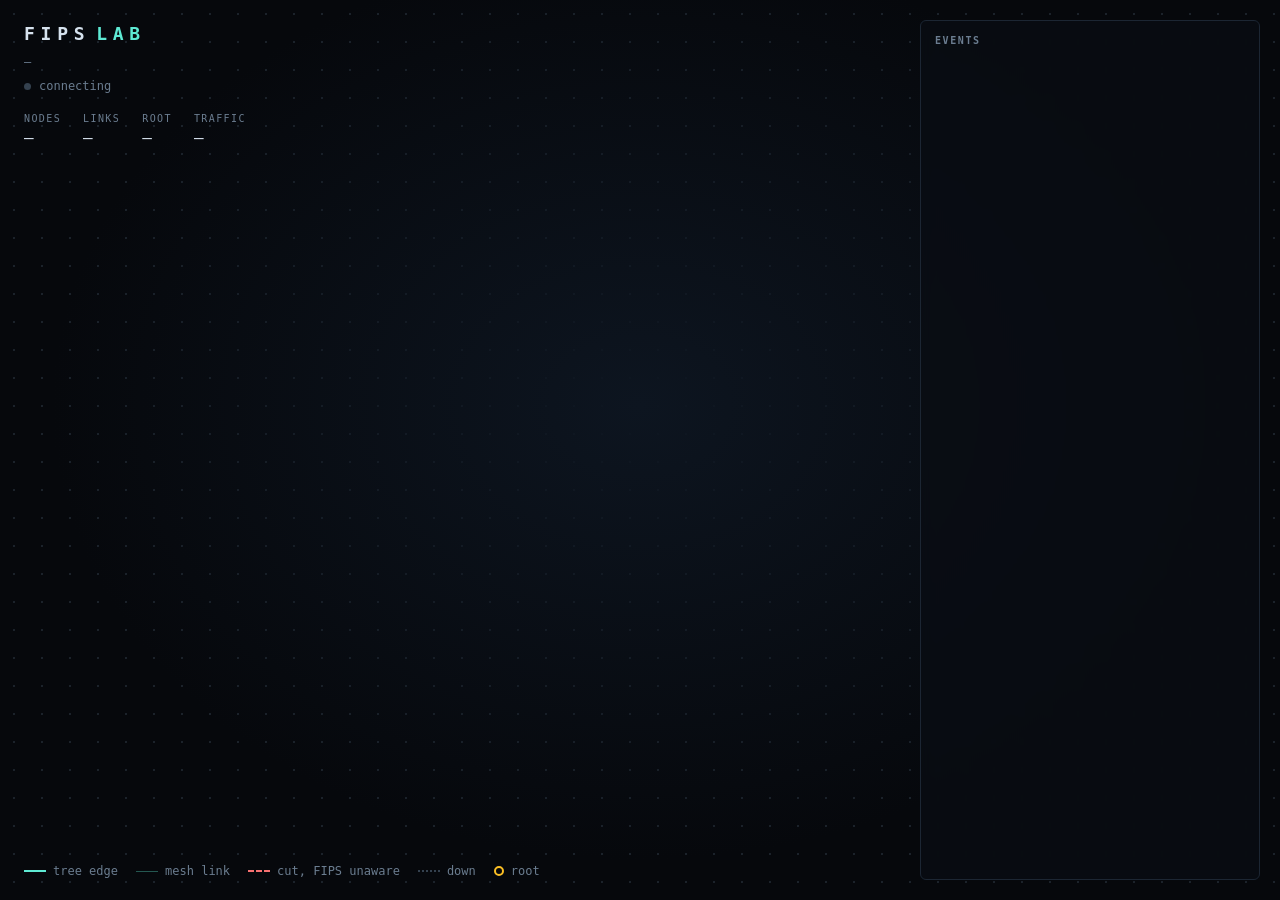
==== web/index.html @ 6edfe69d "Live view: collector and D3 visualization A stdlib-only collector container reads every node's contr" ====
<!doctype html>
<html lang="en">
<head>
  <meta charset="utf-8">
  <meta name="viewport" content="width=device-width, initial-scale=1">
  <title>FIPS Lab</title>
  <link rel="stylesheet" href="style.css">
</head>
<body>
  <main id="stage">
    <canvas id="particles"></canvas>
    <svg id="graph" aria-label="Mesh topology"></svg>
  </main>

  <header id="hud">
    <div class="brand">FIPS<span>LAB</span></div>
    <div id="topology" class="dim">—</div>
    <div id="live" class="live" title="Collector connection"><i></i><span>connecting</span></div>
    <dl id="stats">
      <div><dt>nodes</dt><dd id="stat-nodes">–</dd></div>
      <div><dt>links</dt><dd id="stat-links">–</dd></div>
      <div><dt>root</dt><dd id="stat-root">–</dd></div>
      <div><dt>traffic</dt><dd id="stat-traffic">–</dd></div>
    </dl>
  </header>

  <aside id="side">
    <section id="detail" hidden>
      <h2 id="detail-title"></h2>
      <dl id="detail-body"></dl>
    </section>
    <section id="log-wrap">
      <h2>events</h2>
      <ol id="log"></ol>
    </section>
  </aside>

  <footer id="legend">
    <span><i class="sw tree"></i>tree edge</span>
    <span><i class="sw mesh"></i>mesh link</span>
    <span><i class="sw pending"></i>cut, FIPS unaware</span>
    <span><i class="sw dead"></i>down</span>
    <span><i class="sw root"></i>root</span>
  </footer>

  <script src="vendor/d3.min.js"></script>
  <script src="app.js"></script>
</body>
</html>
---- web/style.css ----
:root {
  --bg: #06080c;
  --bg-glow: #0d1520;
  --panel: rgba(10, 14, 20, 0.78);
  --line: #1c2633;
  --text: #d6e2ee;
  --dim: #6b7d90;
  --faint: #34414f;
  --ok: #5eead4;
  --warn: #fbbf24;
  --bad: #f87171;
  --root: #fbbf24;
  --mono: "JetBrains Mono", "IBM Plex Mono", ui-monospace, SFMono-Regular, Menlo, Consolas, monospace;
}

* { box-sizing: border-box; }

html, body {
  margin: 0;
  height: 100%;
  overflow: hidden;
  background: var(--bg);
  color: var(--text);
  font: 12px/1.5 var(--mono);
}

#stage {
  position: fixed;
  inset: 0;
  background:
    radial-gradient(ellipse at 50% 45%, var(--bg-glow) 0%, transparent 65%),
    radial-gradient(circle, var(--faint) 0.6px, transparent 0.8px) 0 0 / 28px 28px,
    var(--bg);
}

#graph, #particles { position: absolute; inset: 0; width: 100%; height: 100%; }
#particles { pointer-events: none; }

/* ── HUD ─────────────────────────────────────────────────────────────── */

#hud {
  position: fixed;
  top: 20px;
  left: 24px;
  display: grid;
  gap: 6px;
  pointer-events: none;
}

.brand { font-size: 18px; font-weight: 700; letter-spacing: 0.32em; }
.brand span { color: var(--ok); margin-left: 0.32em; }
.dim { color: var(--dim); }

.live { display: flex; align-items: center; gap: 8px; color: var(--dim); }
.live i { width: 7px; height: 7px; border-radius: 50%; background: var(--faint); }
.live.on i { background: var(--ok); box-shadow: 0 0 8px var(--ok); animation: pulse 2s infinite; }
.live.off i { background: var(--bad); }

#stats { display: flex; gap: 22px; margin: 10px 0 0; }
#stats div { display: grid; }
#stats dt { color: var(--dim); font-size: 10px; text-transform: uppercase; letter-spacing: 0.14em; }
#stats dd { margin: 0; font-size: 16px; }

/* ── Side panel ──────────────────────────────────────────────────────── */

#side {
  position: fixed;
  top: 20px;
  right: 20px;
  bottom: 20px;
  width: 340px;
  display: flex;
  flex-direction: column;
  gap: 14px;
  pointer-events: none;
}

#side section {
  background: var(--panel);
  border: 1px solid var(--line);
  border-radius: 6px;
  padding: 12px 14px;
  backdrop-filter: blur(6px);
  pointer-events: auto;
}

#side h2 {
  margin: 0 0 8px;
  font-size: 10px;
  font-weight: 600;
  color: var(--dim);
  text-transform: uppercase;
  letter-spacing: 0.16em;
}

#detail h2 { font-size: 15px; color: var(--text); letter-spacing: 0.06em; text-transform: none; }
#detail dl { margin: 0; display: grid; grid-template-columns: auto 1fr; gap: 3px 12px; }
#detail dt { color: var(--dim); }
#detail dd { margin: 0; overflow-wrap: anywhere; }

#log-wrap { flex: 1; min-height: 0; display: flex; flex-direction: column; }
#log { list-style: none; margin: 0; padding: 0; overflow-y: auto; flex: 1; }
#log li { display: grid; grid-template-columns: 62px 1fr; gap: 8px; padding: 3px 0; border-top: 1px solid var(--line); }
#log li:first-child { border-top: 0; }
#log time { color: var(--dim); }
#log .bad { color: var(--bad); }
#log .warn { color: var(--warn); }
#log .ok { color: var(--ok); }
#log li.fresh { animation: fresh 1.6s ease-out; }

/* ── Legend ──────────────────────────────────────────────────────────── */

#legend {
  position: fixed;
  left: 24px;
  bottom: 20px;
  display: flex;
  flex-wrap: wrap;
  gap: 18px;
  color: var(--dim);
  pointer-events: none;
}
#legend span { display: flex; align-items: center; gap: 7px; }
.sw { display: inline-block; width: 22px; height: 0; border-top: 2px solid; }
.sw.tree { border-color: var(--ok); }
.sw.mesh { border-color: var(--ok); opacity: 0.35; border-top-width: 1px; }
.sw.pending { border-color: var(--bad); border-top-style: dashed; }
.sw.dead { border-color: var(--faint); border-top-style: dotted; }
.sw.root { width: 10px; height: 10px; border: 2px solid var(--root); border-radius: 50%; }

/* ── Graph ───────────────────────────────────────────────────────────── */

.link { fill: none; stroke-linecap: round; transition: stroke 0.6s, stroke-width 0.6s, opacity 0.6s; }
.link.mesh { stroke-width: 1.2; opacity: 0.38; }
.link.tree { stroke-width: 2.4; opacity: 0.95; }
.link.pending { stroke: var(--bad) !important; stroke-width: 2; stroke-dasharray: 6 5; opacity: 1; animation: march 0.8s linear infinite; }
.link.dead { stroke: var(--faint) !important; stroke-width: 1.2; stroke-dasharray: 1 5; opacity: 0.9; }
.link-hit { stroke: transparent; stroke-width: 14; }

.link-label { fill: var(--bad); font-size: 10px; text-anchor: middle; paint-order: stroke; stroke: var(--bg); stroke-width: 4px; }
.link-metric { fill: var(--dim); font-size: 9px; text-anchor: middle; paint-order: stroke; stroke: var(--bg); stroke-width: 3px; opacity: 0; transition: opacity 0.3s; }
#graph.metrics .link-metric { opacity: 0.9; }

.node { cursor: grab; }
.node:active { cursor: grabbing; }
.node .halo { fill: var(--ok); opacity: 0.08; transition: opacity 0.4s; }
.node .core { fill: var(--bg); stroke: var(--ok); stroke-width: 2; transition: stroke 0.4s; }
.node .crown { fill: none; stroke: var(--root); stroke-width: 1.5; opacity: 0; }
.node.root .crown { opacity: 0.9; animation: crown 2.4s ease-in-out infinite; transform-box: fill-box; transform-origin: center; }
.node.root .core { stroke: var(--root); }
.node.root .halo { fill: var(--root); opacity: 0.14; }
.node.down .core { stroke: var(--faint); }
.node.down .halo { opacity: 0; }
.node.selected .halo { opacity: 0.28; }
.node .name { fill: var(--text); font-size: 13px; font-weight: 700; text-anchor: middle; dominant-baseline: central; pointer-events: none; }
.node .npub { fill: var(--dim); font-size: 9px; text-anchor: middle; pointer-events: none; }
.node .depth { fill: var(--dim); font-size: 9px; pointer-events: none; }

@keyframes pulse { 50% { opacity: 0.4; } }
@keyframes march { to { stroke-dashoffset: -22; } }
@keyframes crown { 50% { transform: scale(1.18); opacity: 0.35; } }
@keyframes fresh { from { background: rgba(94, 234, 212, 0.16); } to { background: transparent; } }

@media (max-width: 760px) {
  #side { top: auto; height: 38vh; left: 12px; right: 12px; width: auto; }
  #legend { display: none; }
  #hud { left: 16px; top: 14px; }
}
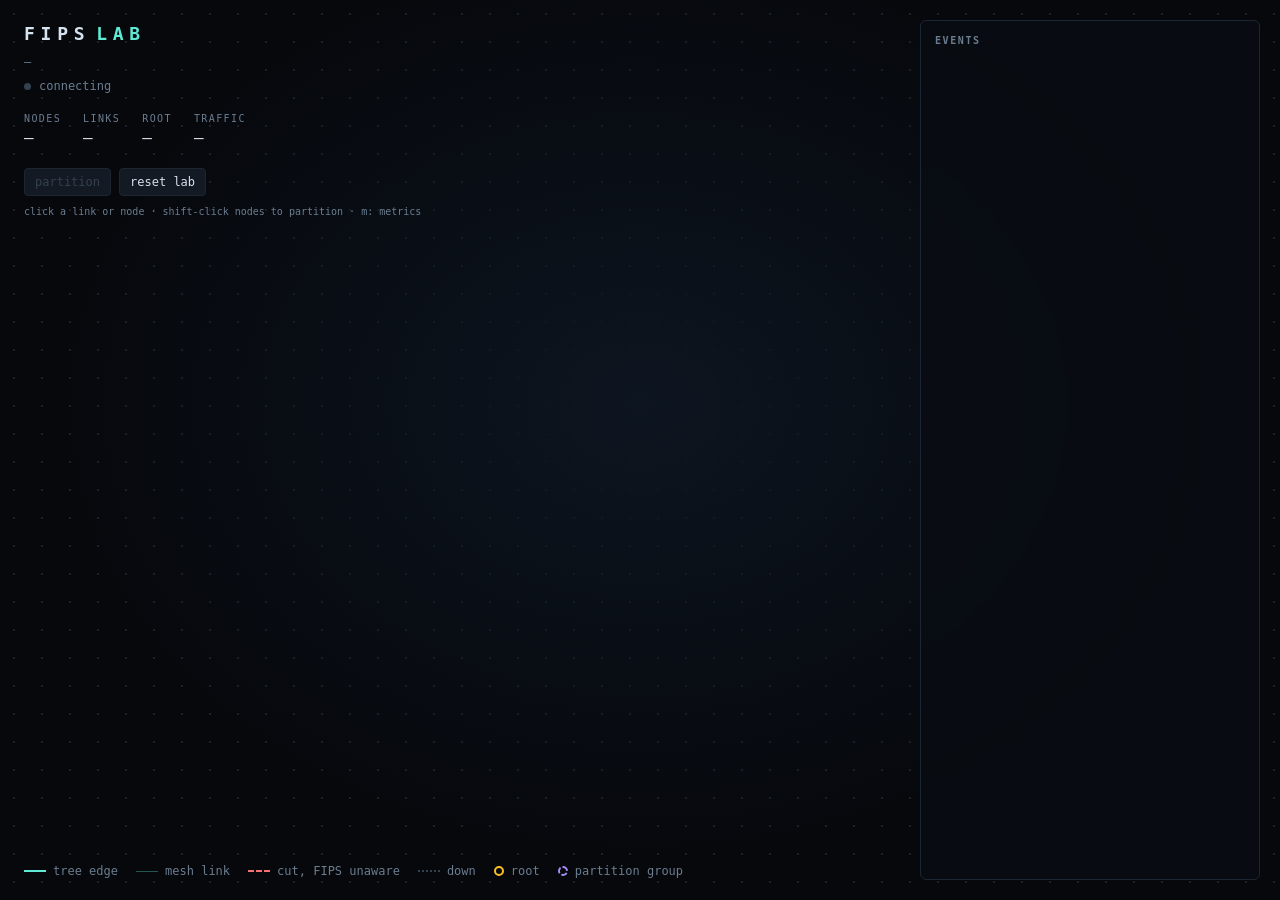
==== commit 2aedc2e5: "Fault injection: browser controls and scenario runner Faults (cut, heal, netem, kill, start, partiti" ====
--- a/web/index.html
+++ b/web/index.html
@@ -22,12 +22,25 @@
       <div><dt>root</dt><dd id="stat-root">–</dd></div>
       <div><dt>traffic</dt><dd id="stat-traffic">–</dd></div>
     </dl>
+    <div id="toolbar">
+      <button id="btn-partition" disabled title="Shift-click nodes to choose one side">partition</button>
+      <button id="btn-reset" title="Start all nodes, heal all links, default netem">reset lab</button>
+    </div>
+    <div id="hint" class="dim">click a link or node · shift-click nodes to partition · m: metrics</div>
   </header>
+
+  <div id="popover" hidden>
+    <h3 id="pop-title"></h3>
+    <p id="pop-state" class="dim"></p>
+    <div class="row" id="pop-wire"></div>
+    <div class="row" id="pop-netem"></div>
+  </div>
 
   <aside id="side">
     <section id="detail" hidden>
       <h2 id="detail-title"></h2>
       <dl id="detail-body"></dl>
+      <div class="row" id="detail-actions"></div>
     </section>
     <section id="log-wrap">
       <h2>events</h2>
@@ -41,6 +54,7 @@
     <span><i class="sw pending"></i>cut, FIPS unaware</span>
     <span><i class="sw dead"></i>down</span>
     <span><i class="sw root"></i>root</span>
+    <span><i class="sw group"></i>partition group</span>
   </footer>
 
   <script src="vendor/d3.min.js"></script>
--- a/web/style.css
+++ b/web/style.css
@@ -10,6 +10,7 @@
   --warn: #fbbf24;
   --bad: #f87171;
   --root: #fbbf24;
+  --group: #a78bfa;
   --mono: "JetBrains Mono", "IBM Plex Mono", ui-monospace, SFMono-Regular, Menlo, Consolas, monospace;
 }
 
@@ -60,6 +61,45 @@
 #stats div { display: grid; }
 #stats dt { color: var(--dim); font-size: 10px; text-transform: uppercase; letter-spacing: 0.14em; }
 #stats dd { margin: 0; font-size: 16px; }
+
+#toolbar { display: flex; gap: 8px; margin-top: 12px; pointer-events: auto; }
+#hint { font-size: 10px; margin-top: 2px; }
+
+button {
+  font: inherit;
+  color: var(--text);
+  background: rgba(20, 28, 38, 0.9);
+  border: 1px solid var(--line);
+  border-radius: 4px;
+  padding: 4px 10px;
+  cursor: pointer;
+  transition: border-color 0.2s, color 0.2s;
+}
+button:hover:not(:disabled) { border-color: var(--ok); color: var(--ok); }
+button.danger:hover:not(:disabled) { border-color: var(--bad); color: var(--bad); }
+button.active { border-color: var(--warn); color: var(--warn); }
+button:disabled { color: var(--faint); cursor: default; }
+#btn-partition:not(:disabled) { border-color: var(--group); color: var(--group); }
+.busy button { pointer-events: none; opacity: 0.5; }
+
+.row { display: flex; flex-wrap: wrap; gap: 6px; }
+
+#popover {
+  position: fixed;
+  z-index: 10;
+  min-width: 230px;
+  max-width: 300px;
+  background: var(--panel);
+  border: 1px solid var(--line);
+  border-radius: 6px;
+  padding: 10px 12px 12px;
+  backdrop-filter: blur(6px);
+  box-shadow: 0 8px 30px rgba(0, 0, 0, 0.5);
+}
+#popover h3 { margin: 0; font-size: 13px; letter-spacing: 0.04em; }
+#popover p { margin: 2px 0 10px; }
+#popover .row + .row { margin-top: 8px; padding-top: 8px; border-top: 1px solid var(--line); }
+#detail-actions { margin-top: 10px; }
 
 /* ── Side panel ──────────────────────────────────────────────────────── */
 
@@ -127,6 +167,7 @@
 .sw.pending { border-color: var(--bad); border-top-style: dashed; }
 .sw.dead { border-color: var(--faint); border-top-style: dotted; }
 .sw.root { width: 10px; height: 10px; border: 2px solid var(--root); border-radius: 50%; }
+.sw.group { width: 10px; height: 10px; border: 2px dashed var(--group); border-radius: 50%; }
 
 /* ── Graph ───────────────────────────────────────────────────────────── */
 
@@ -135,7 +176,8 @@
 .link.tree { stroke-width: 2.4; opacity: 0.95; }
 .link.pending { stroke: var(--bad) !important; stroke-width: 2; stroke-dasharray: 6 5; opacity: 1; animation: march 0.8s linear infinite; }
 .link.dead { stroke: var(--faint) !important; stroke-width: 1.2; stroke-dasharray: 1 5; opacity: 0.9; }
-.link-hit { stroke: transparent; stroke-width: 14; }
+.link-hit { stroke: transparent; stroke-width: 14; cursor: pointer; }
+.link-impair { fill: var(--warn); font-size: 9px; text-anchor: middle; paint-order: stroke; stroke: var(--bg); stroke-width: 3px; }
 
 .link-label { fill: var(--bad); font-size: 10px; text-anchor: middle; paint-order: stroke; stroke: var(--bg); stroke-width: 4px; }
 .link-metric { fill: var(--dim); font-size: 9px; text-anchor: middle; paint-order: stroke; stroke: var(--bg); stroke-width: 3px; opacity: 0; transition: opacity 0.3s; }
@@ -152,6 +194,10 @@
 .node.down .core { stroke: var(--faint); }
 .node.down .halo { opacity: 0; }
 .node.selected .halo { opacity: 0.28; }
+.node .group-ring { fill: none; stroke: var(--group); stroke-width: 1.5; stroke-dasharray: 4 3; opacity: 0; }
+.node.grouped .group-ring { opacity: 1; }
+.node.stopped .core { stroke: var(--bad); stroke-dasharray: 3 3; }
+.node.stopped .name { fill: var(--dim); }
 .node .name { fill: var(--text); font-size: 13px; font-weight: 700; text-anchor: middle; dominant-baseline: central; pointer-events: none; }
 .node .npub { fill: var(--dim); font-size: 9px; text-anchor: middle; pointer-events: none; }
 .node .depth { fill: var(--dim); font-size: 9px; pointer-events: none; }
